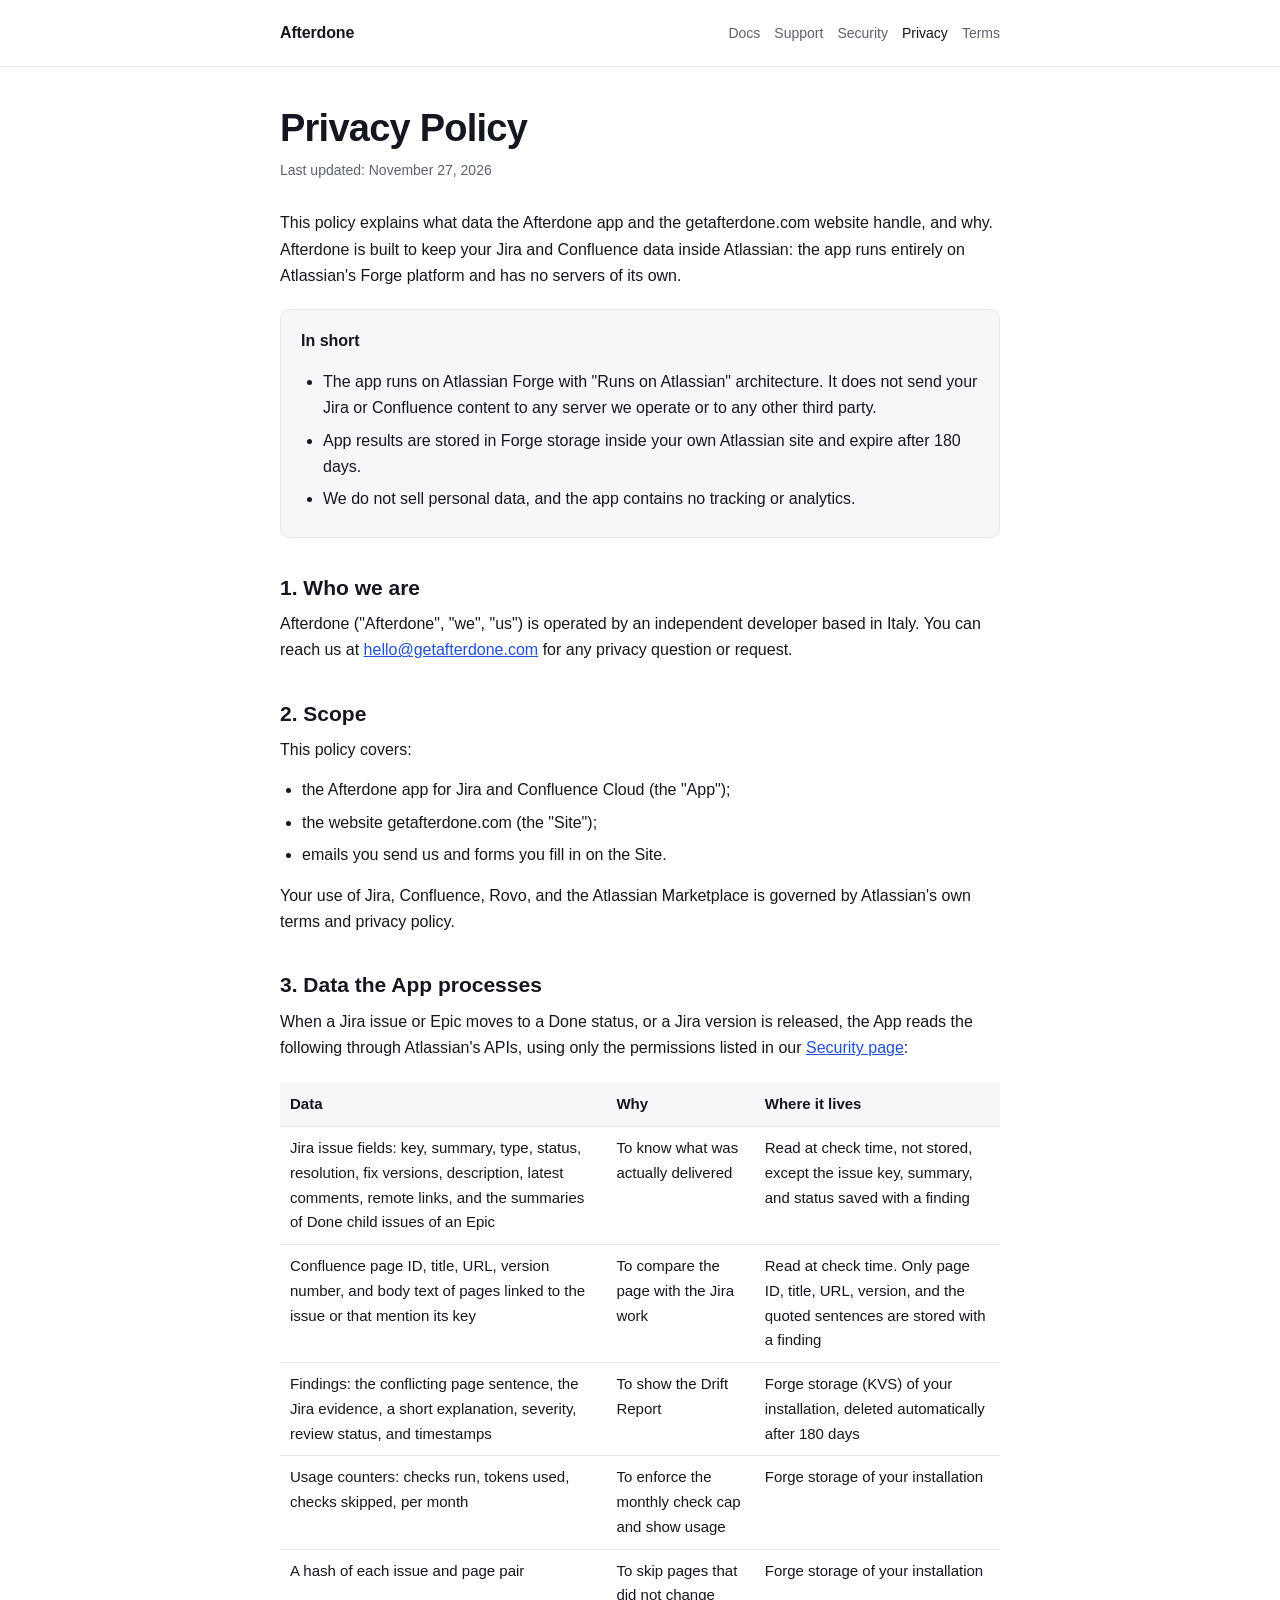
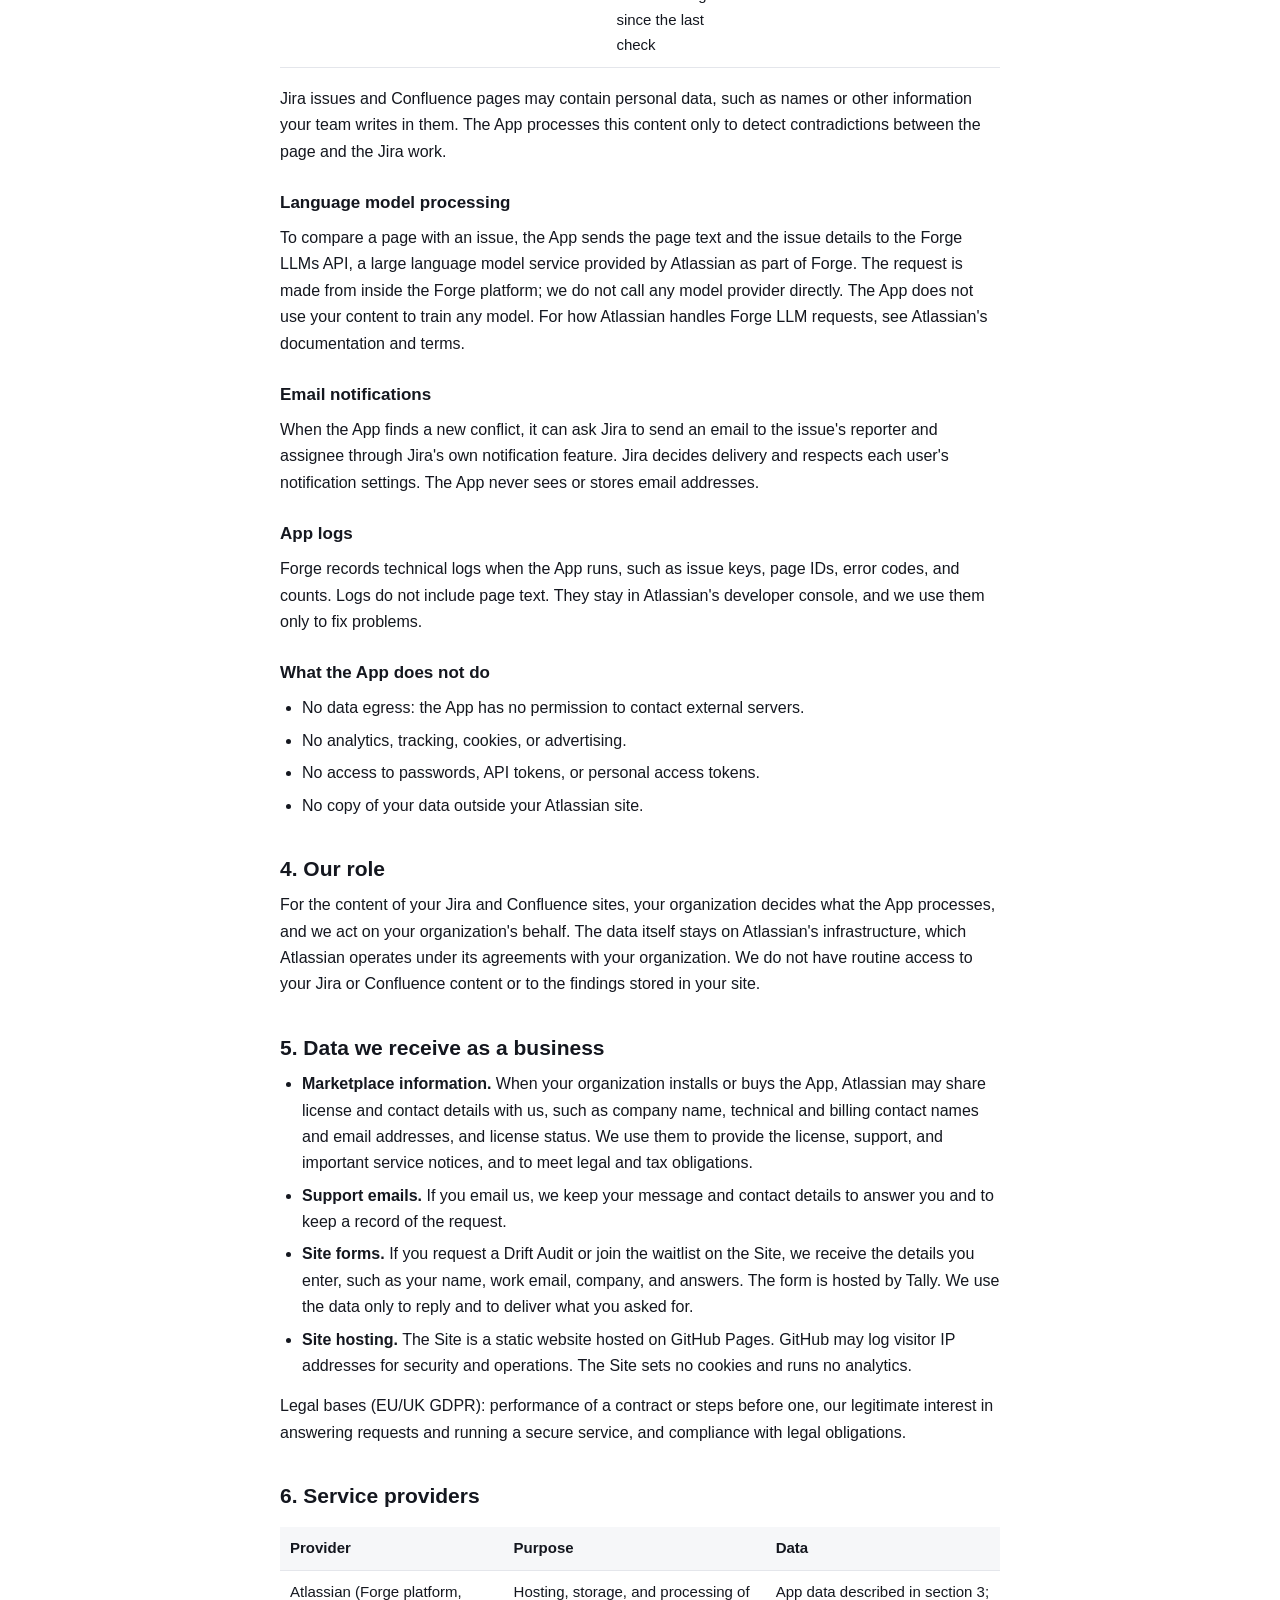
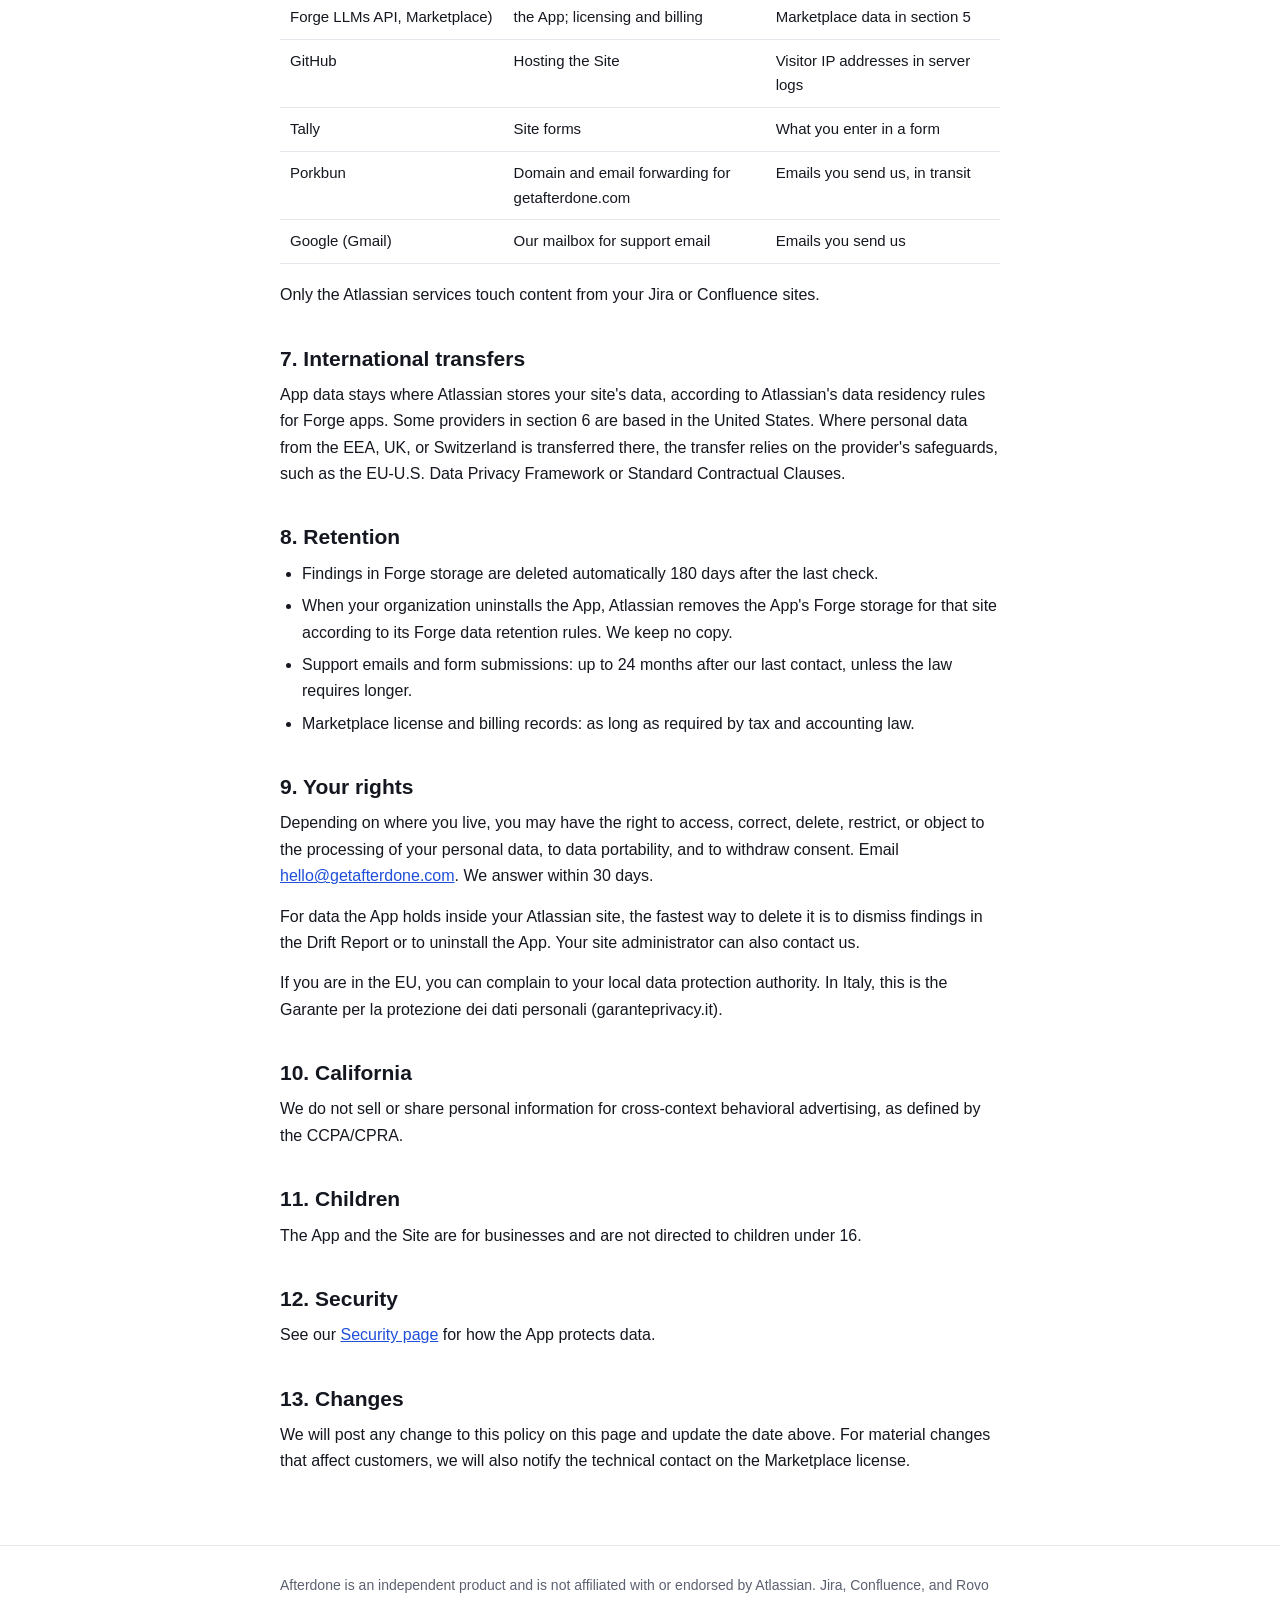
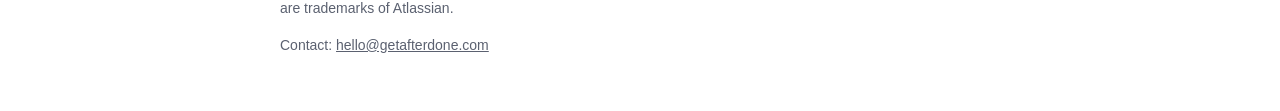
==== privacy/index.html @ 2cba0054 "Add privacy, EULA, support, security and docs pages for Marketplace listing Co-Authored-By: Claude O" ====
<!doctype html>
<html lang="en">
<head>
<meta charset="utf-8">
<meta name="viewport" content="width=device-width, initial-scale=1">
<title>Privacy Policy | Afterdone</title>
<meta name="description" content="How the Afterdone app and getafterdone.com handle data. The app runs on Atlassian Forge and keeps your data inside Atlassian.">
<link rel="stylesheet" href="/assets/page.css">
</head>
<body>
<header><div class="wrap"><a class="logo" href="/">Afterdone</a><nav><a href="/docs/">Docs</a><a href="/support/">Support</a><a href="/security/">Security</a><a href="/privacy/" aria-current="page">Privacy</a><a href="/terms/">Terms</a></nav></div></header>
<main><div class="wrap">
<h1>Privacy Policy</h1>
<p class="meta">Last updated: November 27, 2026</p>

<p>This policy explains what data the Afterdone app and the getafterdone.com website handle, and why. Afterdone is built to keep your Jira and Confluence data inside Atlassian: the app runs entirely on Atlassian's Forge platform and has no servers of its own.</p>

<div class="box">
<p><strong>In short</strong></p>
<ul>
<li>The app runs on Atlassian Forge with "Runs on Atlassian" architecture. It does not send your Jira or Confluence content to any server we operate or to any other third party.</li>
<li>App results are stored in Forge storage inside your own Atlassian site and expire after 180 days.</li>
<li>We do not sell personal data, and the app contains no tracking or analytics.</li>
</ul>
</div>

<h2>1. Who we are</h2>
<p>Afterdone ("Afterdone", "we", "us") is operated by an independent developer based in Italy. You can reach us at <a href="mailto:hello@getafterdone.com">hello@getafterdone.com</a> for any privacy question or request.</p>

<h2>2. Scope</h2>
<p>This policy covers:</p>
<ul>
<li>the Afterdone app for Jira and Confluence Cloud (the "App");</li>
<li>the website getafterdone.com (the "Site");</li>
<li>emails you send us and forms you fill in on the Site.</li>
</ul>
<p>Your use of Jira, Confluence, Rovo, and the Atlassian Marketplace is governed by Atlassian's own terms and privacy policy.</p>

<h2>3. Data the App processes</h2>
<p>When a Jira issue or Epic moves to a Done status, or a Jira version is released, the App reads the following through Atlassian's APIs, using only the permissions listed in our <a href="/security/">Security page</a>:</p>

<div class="tbl"><table>
<tr><th>Data</th><th>Why</th><th>Where it lives</th></tr>
<tr><td>Jira issue fields: key, summary, type, status, resolution, fix versions, description, latest comments, remote links, and the summaries of Done child issues of an Epic</td><td>To know what was actually delivered</td><td>Read at check time, not stored, except the issue key, summary, and status saved with a finding</td></tr>
<tr><td>Confluence page ID, title, URL, version number, and body text of pages linked to the issue or that mention its key</td><td>To compare the page with the Jira work</td><td>Read at check time. Only page ID, title, URL, version, and the quoted sentences are stored with a finding</td></tr>
<tr><td>Findings: the conflicting page sentence, the Jira evidence, a short explanation, severity, review status, and timestamps</td><td>To show the Drift Report</td><td>Forge storage (KVS) of your installation, deleted automatically after 180 days</td></tr>
<tr><td>Usage counters: checks run, tokens used, checks skipped, per month</td><td>To enforce the monthly check cap and show usage</td><td>Forge storage of your installation</td></tr>
<tr><td>A hash of each issue and page pair</td><td>To skip pages that did not change since the last check</td><td>Forge storage of your installation</td></tr>
</table></div>

<p>Jira issues and Confluence pages may contain personal data, such as names or other information your team writes in them. The App processes this content only to detect contradictions between the page and the Jira work.</p>

<h3>Language model processing</h3>
<p>To compare a page with an issue, the App sends the page text and the issue details to the Forge LLMs API, a large language model service provided by Atlassian as part of Forge. The request is made from inside the Forge platform; we do not call any model provider directly. The App does not use your content to train any model. For how Atlassian handles Forge LLM requests, see Atlassian's documentation and terms.</p>

<h3>Email notifications</h3>
<p>When the App finds a new conflict, it can ask Jira to send an email to the issue's reporter and assignee through Jira's own notification feature. Jira decides delivery and respects each user's notification settings. The App never sees or stores email addresses.</p>

<h3>App logs</h3>
<p>Forge records technical logs when the App runs, such as issue keys, page IDs, error codes, and counts. Logs do not include page text. They stay in Atlassian's developer console, and we use them only to fix problems.</p>

<h3>What the App does not do</h3>
<ul>
<li>No data egress: the App has no permission to contact external servers.</li>
<li>No analytics, tracking, cookies, or advertising.</li>
<li>No access to passwords, API tokens, or personal access tokens.</li>
<li>No copy of your data outside your Atlassian site.</li>
</ul>

<h2>4. Our role</h2>
<p>For the content of your Jira and Confluence sites, your organization decides what the App processes, and we act on your organization's behalf. The data itself stays on Atlassian's infrastructure, which Atlassian operates under its agreements with your organization. We do not have routine access to your Jira or Confluence content or to the findings stored in your site.</p>

<h2>5. Data we receive as a business</h2>
<ul>
<li><strong>Marketplace information.</strong> When your organization installs or buys the App, Atlassian may share license and contact details with us, such as company name, technical and billing contact names and email addresses, and license status. We use them to provide the license, support, and important service notices, and to meet legal and tax obligations.</li>
<li><strong>Support emails.</strong> If you email us, we keep your message and contact details to answer you and to keep a record of the request.</li>
<li><strong>Site forms.</strong> If you request a Drift Audit or join the waitlist on the Site, we receive the details you enter, such as your name, work email, company, and answers. The form is hosted by Tally. We use the data only to reply and to deliver what you asked for.</li>
<li><strong>Site hosting.</strong> The Site is a static website hosted on GitHub Pages. GitHub may log visitor IP addresses for security and operations. The Site sets no cookies and runs no analytics.</li>
</ul>
<p>Legal bases (EU/UK GDPR): performance of a contract or steps before one, our legitimate interest in answering requests and running a secure service, and compliance with legal obligations.</p>

<h2>6. Service providers</h2>
<div class="tbl"><table>
<tr><th>Provider</th><th>Purpose</th><th>Data</th></tr>
<tr><td>Atlassian (Forge platform, Forge LLMs API, Marketplace)</td><td>Hosting, storage, and processing of the App; licensing and billing</td><td>App data described in section 3; Marketplace data in section 5</td></tr>
<tr><td>GitHub</td><td>Hosting the Site</td><td>Visitor IP addresses in server logs</td></tr>
<tr><td>Tally</td><td>Site forms</td><td>What you enter in a form</td></tr>
<tr><td>Porkbun</td><td>Domain and email forwarding for getafterdone.com</td><td>Emails you send us, in transit</td></tr>
<tr><td>Google (Gmail)</td><td>Our mailbox for support email</td><td>Emails you send us</td></tr>
</table></div>
<p>Only the Atlassian services touch content from your Jira or Confluence sites.</p>

<h2>7. International transfers</h2>
<p>App data stays where Atlassian stores your site's data, according to Atlassian's data residency rules for Forge apps. Some providers in section 6 are based in the United States. Where personal data from the EEA, UK, or Switzerland is transferred there, the transfer relies on the provider's safeguards, such as the EU-U.S. Data Privacy Framework or Standard Contractual Clauses.</p>

<h2>8. Retention</h2>
<ul>
<li>Findings in Forge storage are deleted automatically 180 days after the last check.</li>
<li>When your organization uninstalls the App, Atlassian removes the App's Forge storage for that site according to its Forge data retention rules. We keep no copy.</li>
<li>Support emails and form submissions: up to 24 months after our last contact, unless the law requires longer.</li>
<li>Marketplace license and billing records: as long as required by tax and accounting law.</li>
</ul>

<h2>9. Your rights</h2>
<p>Depending on where you live, you may have the right to access, correct, delete, restrict, or object to the processing of your personal data, to data portability, and to withdraw consent. Email <a href="mailto:hello@getafterdone.com">hello@getafterdone.com</a>. We answer within 30 days.</p>
<p>For data the App holds inside your Atlassian site, the fastest way to delete it is to dismiss findings in the Drift Report or to uninstall the App. Your site administrator can also contact us.</p>
<p>If you are in the EU, you can complain to your local data protection authority. In Italy, this is the Garante per la protezione dei dati personali (garanteprivacy.it).</p>

<h2>10. California</h2>
<p>We do not sell or share personal information for cross-context behavioral advertising, as defined by the CCPA/CPRA.</p>

<h2>11. Children</h2>
<p>The App and the Site are for businesses and are not directed to children under 16.</p>

<h2>12. Security</h2>
<p>See our <a href="/security/">Security page</a> for how the App protects data.</p>

<h2>13. Changes</h2>
<p>We will post any change to this policy on this page and update the date above. For material changes that affect customers, we will also notify the technical contact on the Marketplace license.</p>
</div></main>
<footer><div class="wrap">
<p>Afterdone is an independent product and is not affiliated with or endorsed by Atlassian. Jira, Confluence, and Rovo are trademarks of Atlassian.</p>
<p>Contact: <a href="mailto:hello@getafterdone.com">hello@getafterdone.com</a></p>
</div></footer>
</body>
</html>
---- assets/page.css ----
:root{--ink:#14171f;--muted:#5b6170;--line:#e4e6eb;--bg:#fff;--soft:#f6f7f9;--accent:#1f4fd8}
@media (prefers-color-scheme:dark){:root{--ink:#e8eaf0;--muted:#a3a9b8;--line:#2c313c;--bg:#12151b;--soft:#1a1e26;--accent:#7aa0ff}}
*{box-sizing:border-box}
body{margin:0;background:var(--bg);color:var(--ink);font:16px/1.65 -apple-system,BlinkMacSystemFont,"Segoe UI",Inter,Roboto,Helvetica,Arial,sans-serif}
.wrap{max-width:760px;margin:0 auto;padding:0 20px}
header{padding:20px 0;border-bottom:1px solid var(--line)}
header .wrap{display:flex;flex-wrap:wrap;gap:8px 20px;align-items:center;justify-content:space-between}
.logo{font-weight:700;letter-spacing:-.01em;color:var(--ink);text-decoration:none}
nav a{color:var(--muted);text-decoration:none;font-size:14px;margin-left:14px}
nav a:first-child{margin-left:0}
nav a:hover,nav a[aria-current]{color:var(--ink)}
main{padding:40px 0 56px}
h1{font-size:clamp(28px,5vw,38px);line-height:1.15;letter-spacing:-.02em;margin:0 0 8px}
h2{font-size:21px;line-height:1.3;margin:36px 0 10px}
h3{font-size:17px;margin:24px 0 8px}
p,ul,ol{margin:0 0 14px}
ul,ol{padding-left:22px}
li{margin:0 0 6px}
a{color:var(--accent)}
.meta{color:var(--muted);font-size:14px;margin-bottom:28px}
.box{background:var(--soft);border:1px solid var(--line);border-radius:10px;padding:18px 20px;margin:20px 0}
.box p:last-child,.box ul:last-child{margin-bottom:0}
table{width:100%;border-collapse:collapse;margin:8px 0 18px;font-size:15px}
th,td{text-align:left;vertical-align:top;padding:9px 10px;border-bottom:1px solid var(--line)}
th{font-weight:600;background:var(--soft)}
.tbl{overflow-x:auto}
code{font:14px/1.4 ui-monospace,SFMono-Regular,Menlo,Consolas,monospace;background:var(--soft);padding:1px 5px;border-radius:4px}
footer{padding:28px 0 40px;border-top:1px solid var(--line);font-size:14px;color:var(--muted)}
footer a{color:inherit}
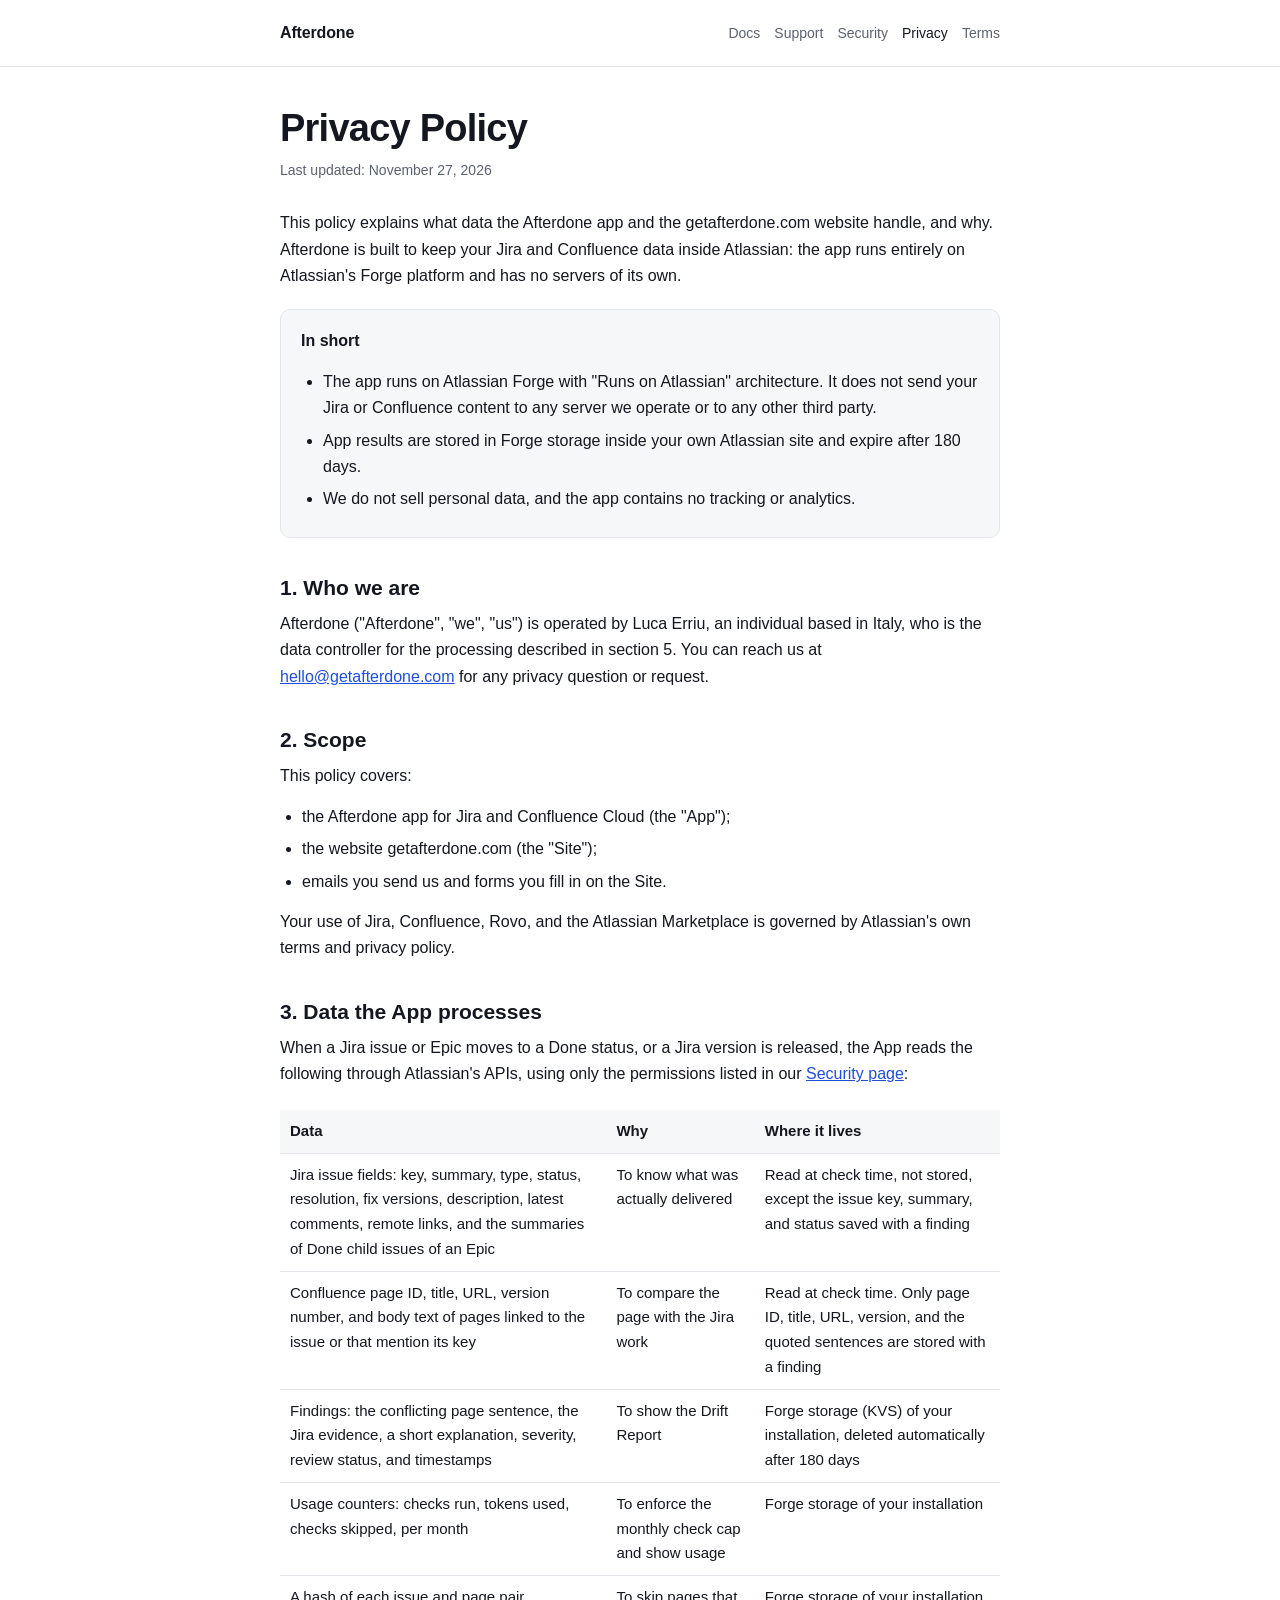
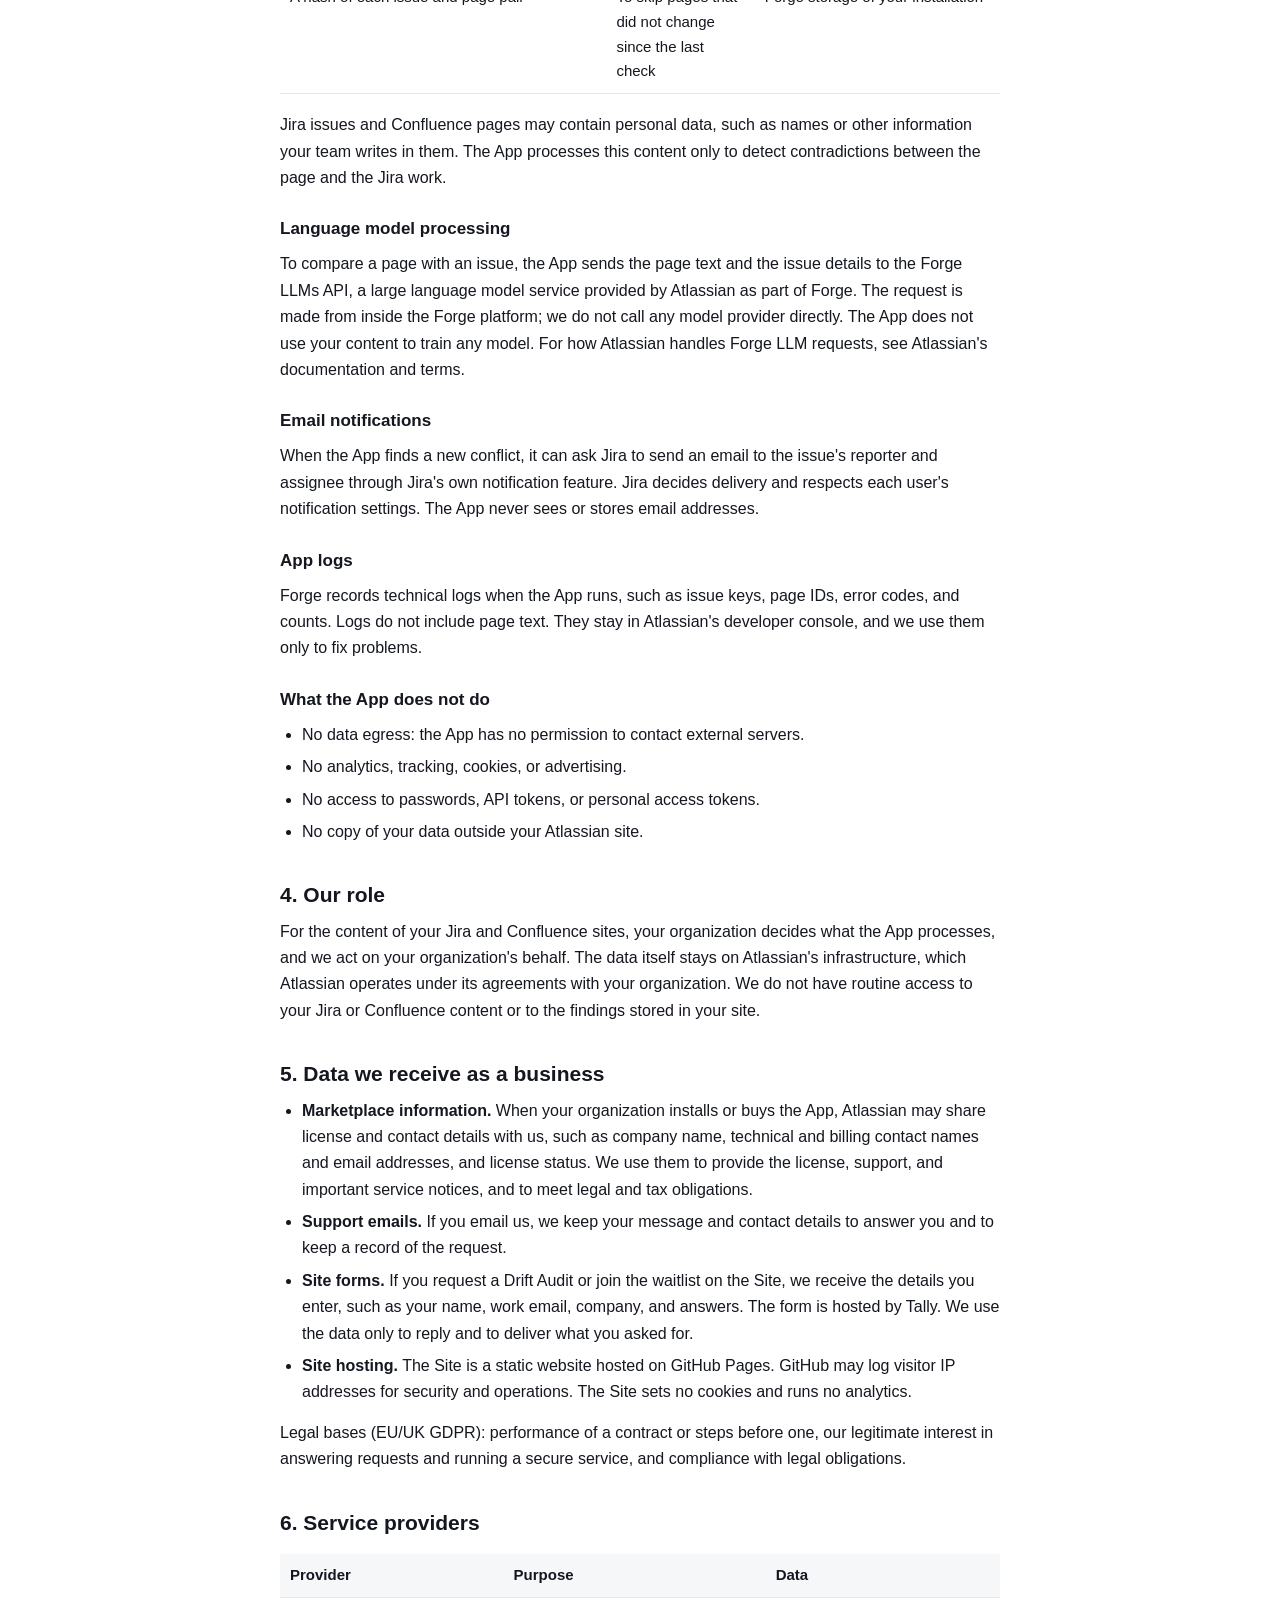
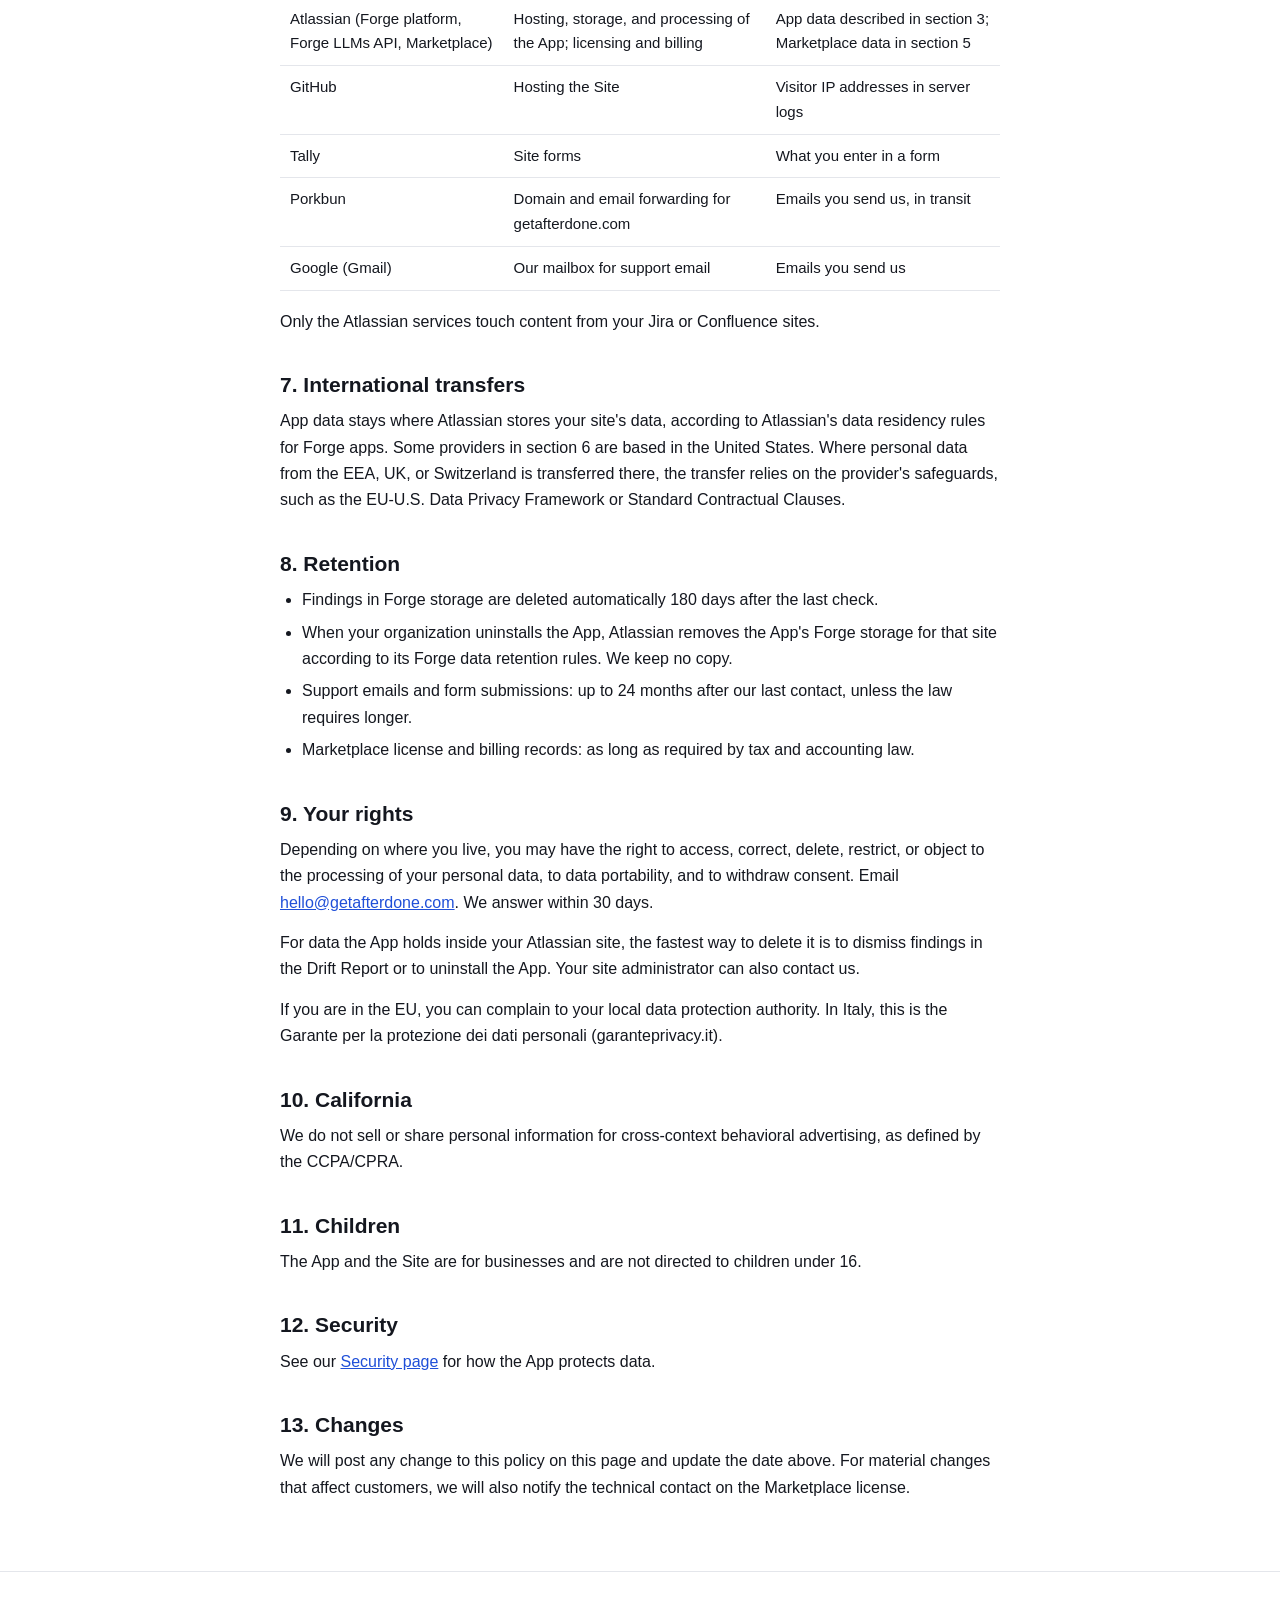
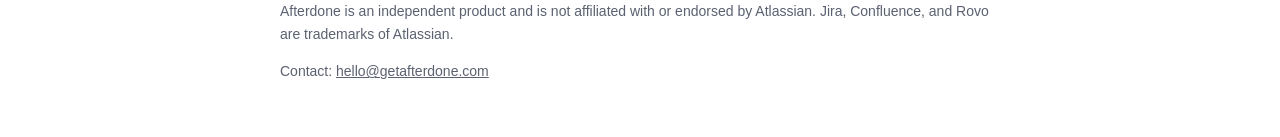
==== commit ae38ca7c: "Name the operator in privacy policy and EULA Co-Authored-By: Claude Opus 5.5 <noreply@anthropic.com>" ====
--- a/privacy/index.html
+++ b/privacy/index.html
@@ -25,7 +25,7 @@
 </div>
 
 <h2>1. Who we are</h2>
-<p>Afterdone ("Afterdone", "we", "us") is operated by an independent developer based in Italy. You can reach us at <a href="mailto:hello@getafterdone.com">hello@getafterdone.com</a> for any privacy question or request.</p>
+<p>Afterdone ("Afterdone", "we", "us") is operated by Luca Erriu, an individual based in Italy, who is the data controller for the processing described in section 5. You can reach us at <a href="mailto:hello@getafterdone.com">hello@getafterdone.com</a> for any privacy question or request.</p>
 
 <h2>2. Scope</h2>
 <p>This policy covers:</p>
